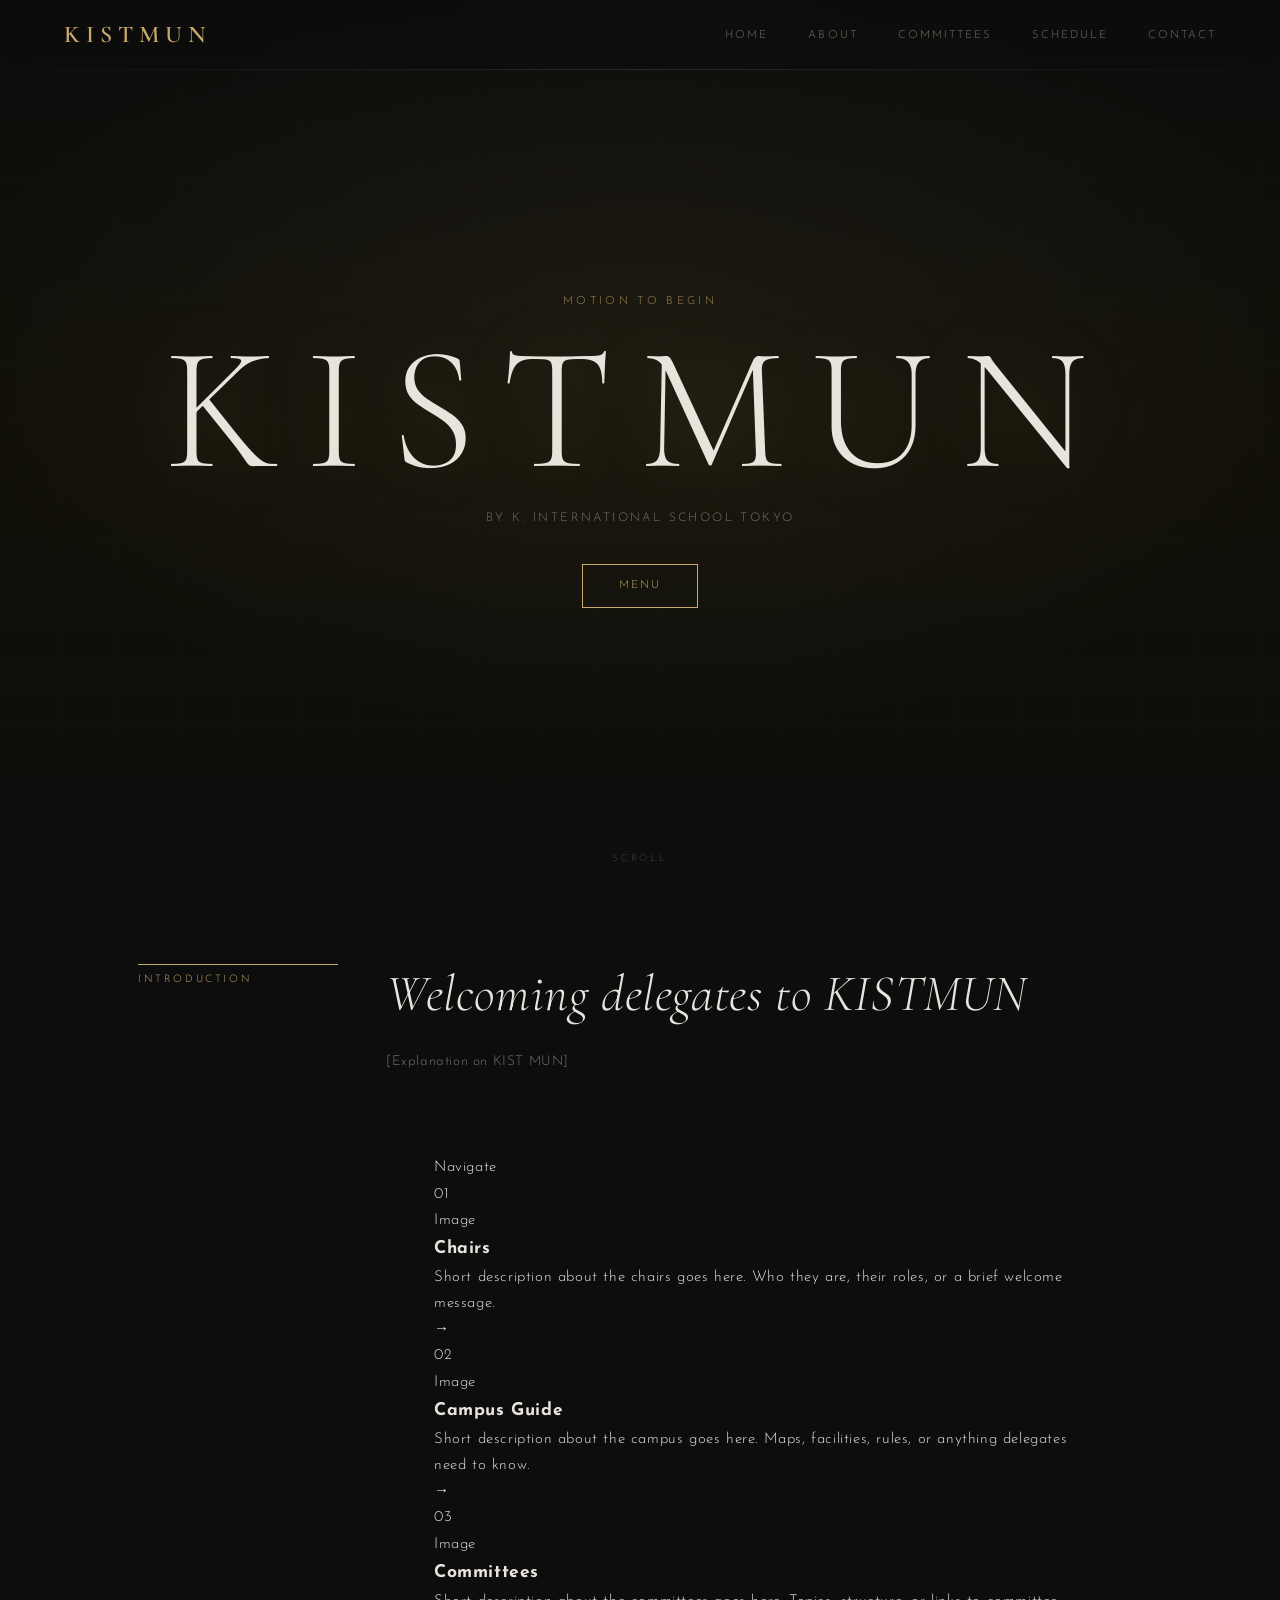
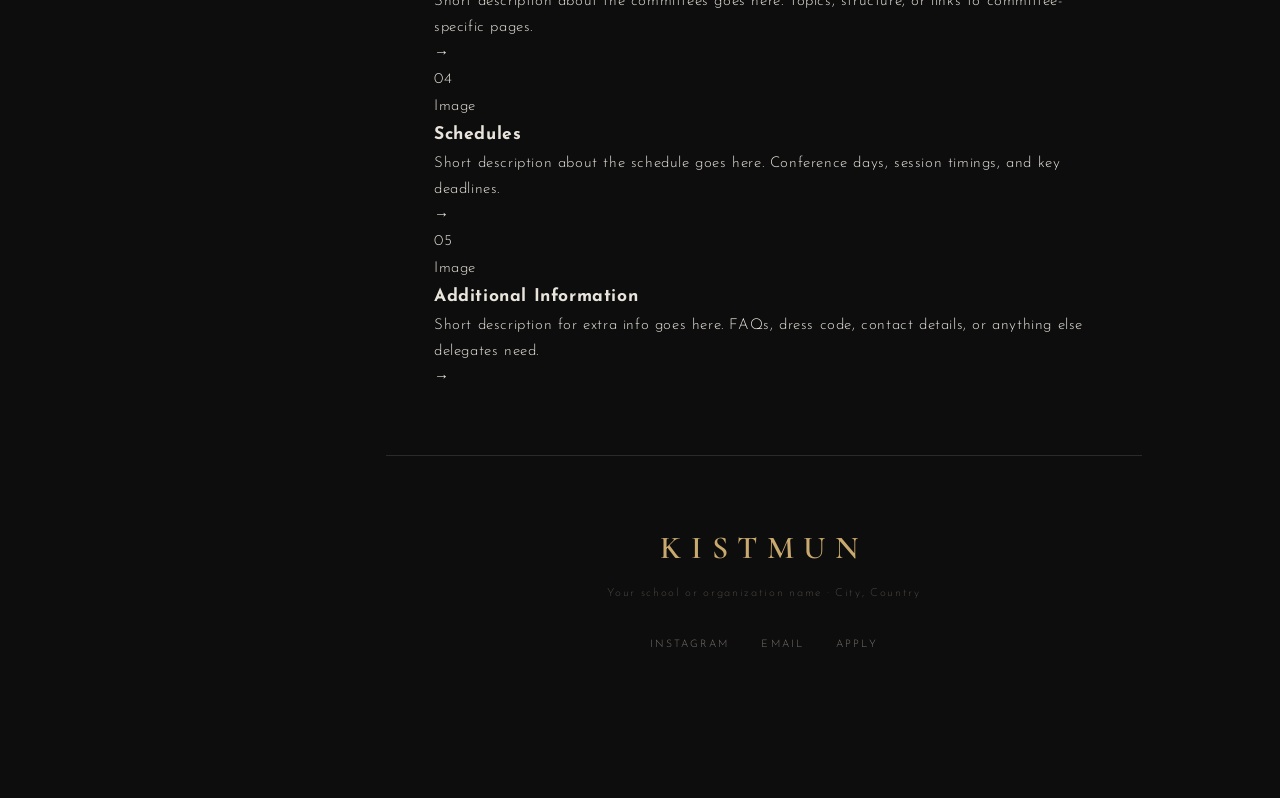
==== index.html @ d727b572 "update index" ====
<!DOCTYPE html>
<html lang="en">

<head>
    <meta charset="UTF-8" />
    <meta name="viewport" content="width=device-width, initial-scale=1.0" />
    <title>KISTMUN</title>
    <link rel="stylesheet" href="style.css" />
    <link
        href="https://fonts.googleapis.com/css2?family=Cormorant+Garamond:ital,wght@0,300;0,400;0,600;1,300;1,400&family=Josefin+Sans:wght@200;300;400&display=swap"
        rel="stylesheet" />
</head>

<body>

    <!-- ─── NAVBAR ─── -->
    <nav class="navbar">
        <div class="nav-logo">KISTMUN</div>
        <ul class="nav-links">
            <li><a href="#">Home</a></li>
            <li><a href="#">About</a></li>
            <li><a href="#">Committees</a></li>
            <li><a href="#">Schedule</a></li>
            <li><a href="#">Contact</a></li>
        </ul>
        <div class="nav-line"></div>
    </nav>

    <!-- ─── HERO ─── -->
    <header class="hero">
        <div class="hero-bg"></div>
        <div class="hero-content">
            <p class="hero-eyebrow">Motion to begin</p>
            <h1 class="hero-title">KISTMUN</h1>
            <p class="hero-subtitle">By K. International School Tokyo</p>
            <a href="#intro" class="hero-cta">Menu</a>
        </div>
        <div class="hero-scroll-hint">scroll</div>
    </header>

    <!-- ─── INTRO ─── -->
    <section class="intro" id="intro">
        <div class="intro-label">Introduction</div>
        <div class="intro-body">
            <h2 class="intro-heading">Welcoming delegates to KISTMUN</h2>
            <p class="intro-text">
                [Explanation on KIST MUN]
            </p>

            <!-- ─── MENU LISTING SECTION ─── -->
            <section class="menu-section">
                <div class="menu-label">Navigate</div>

                <div class="menu-list">

                    <a href="chairs.html" class="menu-item">
                        <div class="menu-item-left">
                            <span class="menu-index">01</span>
                            <div class="menu-img-placeholder">
                                <span>Image</span>
                            </div>
                        </div>
                        <div class="menu-item-center">
                            <h3 class="menu-item-title">Chairs</h3>
                            <p class="menu-item-desc">Short description about the chairs goes here. Who they are, their
                                roles, or a brief welcome message.</p>
                        </div>
                        <div class="menu-item-right">
                            <span class="menu-arrow">→</span>
                        </div>
                    </a>

                    <a href="campus.html" class="menu-item">
                        <div class="menu-item-left">
                            <span class="menu-index">02</span>
                            <div class="menu-img-placeholder">
                                <span>Image</span>
                            </div>
                        </div>
                        <div class="menu-item-center">
                            <h3 class="menu-item-title">Campus Guide</h3>
                            <p class="menu-item-desc">Short description about the campus goes here. Maps, facilities,
                                rules, or anything delegates need to know.</p>
                        </div>
                        <div class="menu-item-right">
                            <span class="menu-arrow">→</span>
                        </div>
                    </a>

                    <a href="committees.html" class="menu-item">
                        <div class="menu-item-left">
                            <span class="menu-index">03</span>
                            <div class="menu-img-placeholder">
                                <span>Image</span>
                            </div>
                        </div>
                        <div class="menu-item-center">
                            <h3 class="menu-item-title">Committees</h3>
                            <p class="menu-item-desc">Short description about the committees goes here. Topics,
                                structure, or links to committee-specific pages.</p>
                        </div>
                        <div class="menu-item-right">
                            <span class="menu-arrow">→</span>
                        </div>
                    </a>

                    <a href="schedule.html" class="menu-item">
                        <div class="menu-item-left">
                            <span class="menu-index">04</span>
                            <div class="menu-img-placeholder">
                                <span>Image</span>
                            </div>
                        </div>
                        <div class="menu-item-center">
                            <h3 class="menu-item-title">Schedules</h3>
                            <p class="menu-item-desc">Short description about the schedule goes here. Conference days,
                                session timings, and key deadlines.</p>
                        </div>
                        <div class="menu-item-right">
                            <span class="menu-arrow">→</span>
                        </div>
                    </a>

                    <a href="info.html" class="menu-item">
                        <div class="menu-item-left">
                            <span class="menu-index">05</span>
                            <div class="menu-img-placeholder">
                                <span>Image</span>
                            </div>
                        </div>
                        <div class="menu-item-center">
                            <h3 class="menu-item-title">Additional Information</h3>
                            <p class="menu-item-desc">Short description for extra info goes here. FAQs, dress code,
                                contact details, or anything else delegates need.</p>
                        </div>
                        <div class="menu-item-right">
                            <span class="menu-arrow">→</span>
                        </div>
                    </a>

                </div>
            </section>

            <!-- ─── FOOTER ─── -->
            <footer class="footer">
                <div class="footer-logo">KISTMUN</div>
                <p class="footer-sub">Your school or organization name · City, Country</p>
                <div class="footer-links">
                    <a href="#">Instagram</a>
                    <a href="#">Email</a>
                    <a href="#">Apply</a>
                </div>
            </footer>

</body>

</html>
---- style.css ----
/* ─────────────────────────────────────────
   KISTMUN — style.css
   Aesthetic: Editorial · Dark · Refined
───────────────────────────────────────── */

/* ── Variables ── */
:root {
  --bg:         #0d0d0d;
  --bg-alt:     #111111;
  --surface:    #161616;
  --border:     #2a2a2a;
  --gold:       #c9a96e;
  --gold-light: #e8d5b0;
  --text:       #e8e4dc;
  --text-muted: #7a7570;
  --text-dim:   #4a4540;

  --font-display: 'Cormorant Garamond', Georgia, serif;
  --font-body:    'Josefin Sans', sans-serif;

  --nav-h: 70px;
  --max-w: 1100px;
  --gap:   clamp(2rem, 5vw, 5rem);
}

/* ── Reset ── */
*, *::before, *::after { box-sizing: border-box; margin: 0; padding: 0; }
html { scroll-behavior: smooth; }
body {
  background: var(--bg);
  color: var(--text);
  font-family: var(--font-body);
  font-weight: 300;
  font-size: 15px;
  letter-spacing: 0.04em;
  line-height: 1.75;
  overflow-x: hidden;
}
a { color: inherit; text-decoration: none; }
img { display: block; width: 100%; }

/* ── Navbar ── */
.navbar {
  position: fixed;
  top: 0; left: 0; right: 0;
  z-index: 100;
  height: var(--nav-h);
  display: flex;
  align-items: center;
  justify-content: space-between;
  padding: 0 clamp(1.5rem, 5vw, 4rem);
  background: rgba(13,13,13,0.85);
  backdrop-filter: blur(12px);
  -webkit-backdrop-filter: blur(12px);
}

.nav-logo {
  font-family: var(--font-display);
  font-size: 1.5rem;
  font-weight: 600;
  letter-spacing: 0.25em;
  color: var(--gold);
}

.nav-links {
  display: flex;
  list-style: none;
  gap: 2.5rem;
}

.nav-links a {
  font-size: 0.7rem;
  letter-spacing: 0.18em;
  text-transform: uppercase;
  color: var(--text-muted);
  transition: color 0.3s;
  position: relative;
}

.nav-links a::after {
  content: '';
  position: absolute;
  bottom: -4px; left: 0;
  width: 0; height: 1px;
  background: var(--gold);
  transition: width 0.3s;
}

.nav-links a:hover { color: var(--gold-light); }
.nav-links a:hover::after { width: 100%; }

.nav-line {
  position: absolute;
  bottom: 0; left: 0; right: 0;
  height: 1px;
  background: linear-gradient(90deg, transparent, var(--border), transparent);
}

/* ── Hero ── */
.hero {
  position: relative;
  height: 100svh;
  min-height: 600px;
  display: flex;
  align-items: center;
  justify-content: center;
  text-align: center;
  overflow: hidden;
}

.hero-bg {
  position: absolute;
  inset: 0;
  background:
    radial-gradient(ellipse 80% 60% at 50% 40%, rgba(201,169,110,0.07) 0%, transparent 70%),
    linear-gradient(180deg, #0d0d0d 0%, #111008 50%, #0d0d0d 100%);
}

.hero-bg::before {
  content: '';
  position: absolute;
  inset: 0;
  background-image:
    repeating-linear-gradient(0deg, transparent, transparent 59px, var(--border) 60px),
    repeating-linear-gradient(90deg, transparent, transparent 59px, var(--border) 60px);
  opacity: 0.15;
}

.hero-content {
  position: relative;
  z-index: 1;
  display: flex;
  flex-direction: column;
  align-items: center;
  gap: 1.2rem;
  animation: fadeUp 1.2s ease both;
}

@keyframes fadeUp {
  from { opacity: 0; transform: translateY(30px); }
  to   { opacity: 1; transform: translateY(0); }
}

.hero-eyebrow {
  font-size: 0.7rem;
  letter-spacing: 0.3em;
  text-transform: uppercase;
  color: var(--gold);
  opacity: 0.8;
}

.hero-title {
  font-family: var(--font-display);
  font-size: clamp(5rem, 14vw, 11rem);
  font-weight: 300;
  line-height: 0.9;
  letter-spacing: 0.15em;
  color: var(--text);
  text-shadow: 0 0 80px rgba(201,169,110,0.2);
}

.hero-subtitle {
  font-size: 0.75rem;
  letter-spacing: 0.2em;
  text-transform: uppercase;
  color: var(--text-muted);
  max-width: 400px;
}

.hero-cta {
  margin-top: 1rem;
  display: inline-block;
  padding: 0.7rem 2.2rem;
  border: 1px solid var(--gold);
  color: var(--gold);
  font-size: 0.7rem;
  letter-spacing: 0.2em;
  text-transform: uppercase;
  transition: background 0.3s, color 0.3s;
}

.hero-cta:hover {
  background: var(--gold);
  color: var(--bg);
}

.hero-scroll-hint {
  position: absolute;
  bottom: 2rem;
  left: 50%;
  transform: translateX(-50%);
  font-size: 0.6rem;
  letter-spacing: 0.3em;
  text-transform: uppercase;
  color: var(--text-dim);
  animation: pulse 2s ease infinite;
}

@keyframes pulse {
  0%, 100% { opacity: 0.4; }
  50%       { opacity: 1; }
}

/* ── Shared Section Styles ── */
section {
  max-width: var(--max-w);
  margin: 0 auto;
  padding: var(--gap) clamp(1.5rem, 5vw, 3rem);
}

/* ── Divider ── */
.divider {
  display: flex;
  align-items: center;
  justify-content: center;
  gap: 1rem;
  padding: 2rem 0;
  color: var(--gold);
  font-size: 0.5rem;
  opacity: 0.4;
}

/* ── Intro ── */
.intro {
  display: grid;
  grid-template-columns: 200px 1fr;
  gap: 3rem;
  align-items: start;
}

.intro-label {
  font-size: 0.65rem;
  letter-spacing: 0.25em;
  text-transform: uppercase;
  color: var(--gold);
  padding-top: 0.4rem;
  border-top: 1px solid var(--gold);
}

.intro-heading {
  font-family: var(--font-display);
  font-size: clamp(2rem, 4vw, 3.2rem);
  font-weight: 300;
  line-height: 1.2;
  color: var(--text);
  margin-bottom: 1.5rem;
  font-style: italic;
}

.intro-text {
  color: var(--text-muted);
  font-size: 0.85rem;
  line-height: 1.9;
  margin-bottom: 1rem;
  max-width: 600px;
}

/* ── Picture Section ── */
.picture-section {
  display: grid;
  grid-template-columns: 200px 1fr;
  gap: 2rem;
  align-items: start;
}

.picture-label {
  font-size: 0.65rem;
  letter-spacing: 0.25em;
  text-transform: uppercase;
  color: var(--gold);
  padding-top: 0.4rem;
  border-top: 1px solid var(--gold);
}

.picture-grid {
  display: grid;
  grid-template-columns: 2fr 1fr;
  gap: 1rem;
}

.pic-side {
  display: flex;
  flex-direction: column;
  gap: 1rem;
}

.pic-placeholder {
  background: var(--surface);
  border: 1px dashed var(--border);
  display: flex;
  align-items: center;
  justify-content: center;
  color: var(--text-dim);
  font-size: 0.65rem;
  letter-spacing: 0.15em;
  text-transform: uppercase;
  transition: border-color 0.3s;
}

.pic-placeholder:hover { border-color: var(--gold); }
.pic-placeholder.large { aspect-ratio: 4/3; }
.pic-placeholder.small { aspect-ratio: 1/1; }

.picture-caption {
  grid-column: 2;
  font-size: 0.7rem;
  color: var(--text-dim);
  font-style: italic;
  letter-spacing: 0.05em;
  margin-top: 0.5rem;
}

/* ── Cards ── */
.cards-section {
  display: grid;
  grid-template-columns: 200px 1fr;
  gap: 3rem;
  align-items: start;
}

.cards-label {
  font-size: 0.65rem;
  letter-spacing: 0.25em;
  text-transform: uppercase;
  color: var(--gold);
  padding-top: 0.4rem;
  border-top: 1px solid var(--gold);
}

.cards-grid {
  display: grid;
  grid-template-columns: repeat(3, 1fr);
  gap: 1.5rem;
}

.card {
  border: 1px solid var(--border);
  padding: 2rem 1.5rem;
  background: var(--surface);
  transition: border-color 0.3s, transform 0.3s;
}

.card:hover {
  border-color: var(--gold);
  transform: translateY(-4px);
}

.card-number {
  font-family: var(--font-display);
  font-size: 2.5rem;
  color: var(--gold);
  opacity: 0.3;
  line-height: 1;
  margin-bottom: 1rem;
}

.card-title {
  font-family: var(--font-display);
  font-size: 1.2rem;
  font-weight: 400;
  color: var(--text);
  margin-bottom: 0.75rem;
}

.card-text {
  font-size: 0.78rem;
  color: var(--text-muted);
  line-height: 1.8;
}

/* ── Quote ── */
.quote-section {
  text-align: center;
  padding: calc(var(--gap) * 1.5) clamp(1.5rem, 10vw, 8rem);
  border-top: 1px solid var(--border);
  border-bottom: 1px solid var(--border);
  background: var(--bg-alt);
  max-width: 100%;
}

.quote-section blockquote {
  font-family: var(--font-display);
  font-size: clamp(1.5rem, 3vw, 2.5rem);
  font-weight: 300;
  font-style: italic;
  color: var(--gold-light);
  line-height: 1.4;
  margin-bottom: 1.5rem;
}

.quote-section cite {
  font-size: 0.7rem;
  letter-spacing: 0.2em;
  text-transform: uppercase;
  color: var(--text-dim);
}

/* ── Footer ── */
.footer {
  text-align: center;
  padding: 4rem clamp(1.5rem, 5vw, 3rem) 3rem;
  border-top: 1px solid var(--border);
}

.footer-logo {
  font-family: var(--font-display);
  font-size: 2rem;
  font-weight: 600;
  letter-spacing: 0.3em;
  color: var(--gold);
  margin-bottom: 0.5rem;
}

.footer-sub {
  font-size: 0.7rem;
  letter-spacing: 0.15em;
  color: var(--text-dim);
  margin-bottom: 2rem;
}

.footer-links {
  display: flex;
  justify-content: center;
  gap: 2rem;
  margin-bottom: 2rem;
}

.footer-links a {
  font-size: 0.65rem;
  letter-spacing: 0.2em;
  text-transform: uppercase;
  color: var(--text-muted);
  transition: color 0.3s;
}

.footer-links a:hover { color: var(--gold); }

.footer-copy {
  font-size: 0.65rem;
  color: var(--text-dim);
  letter-spacing: 0.1em;
}

/* ── Responsive ── */
@media (max-width: 768px) {
  .intro,
  .picture-section,
  .cards-section {
    grid-template-columns: 1fr;
  }

  .picture-grid {
    grid-template-columns: 1fr;
  }

  .pic-side { flex-direction: row; }

  .picture-caption { grid-column: 1; }

  .cards-grid { grid-template-columns: 1fr; }

  .nav-links {
    display: none; /* add hamburger menu if needed */
  }
}
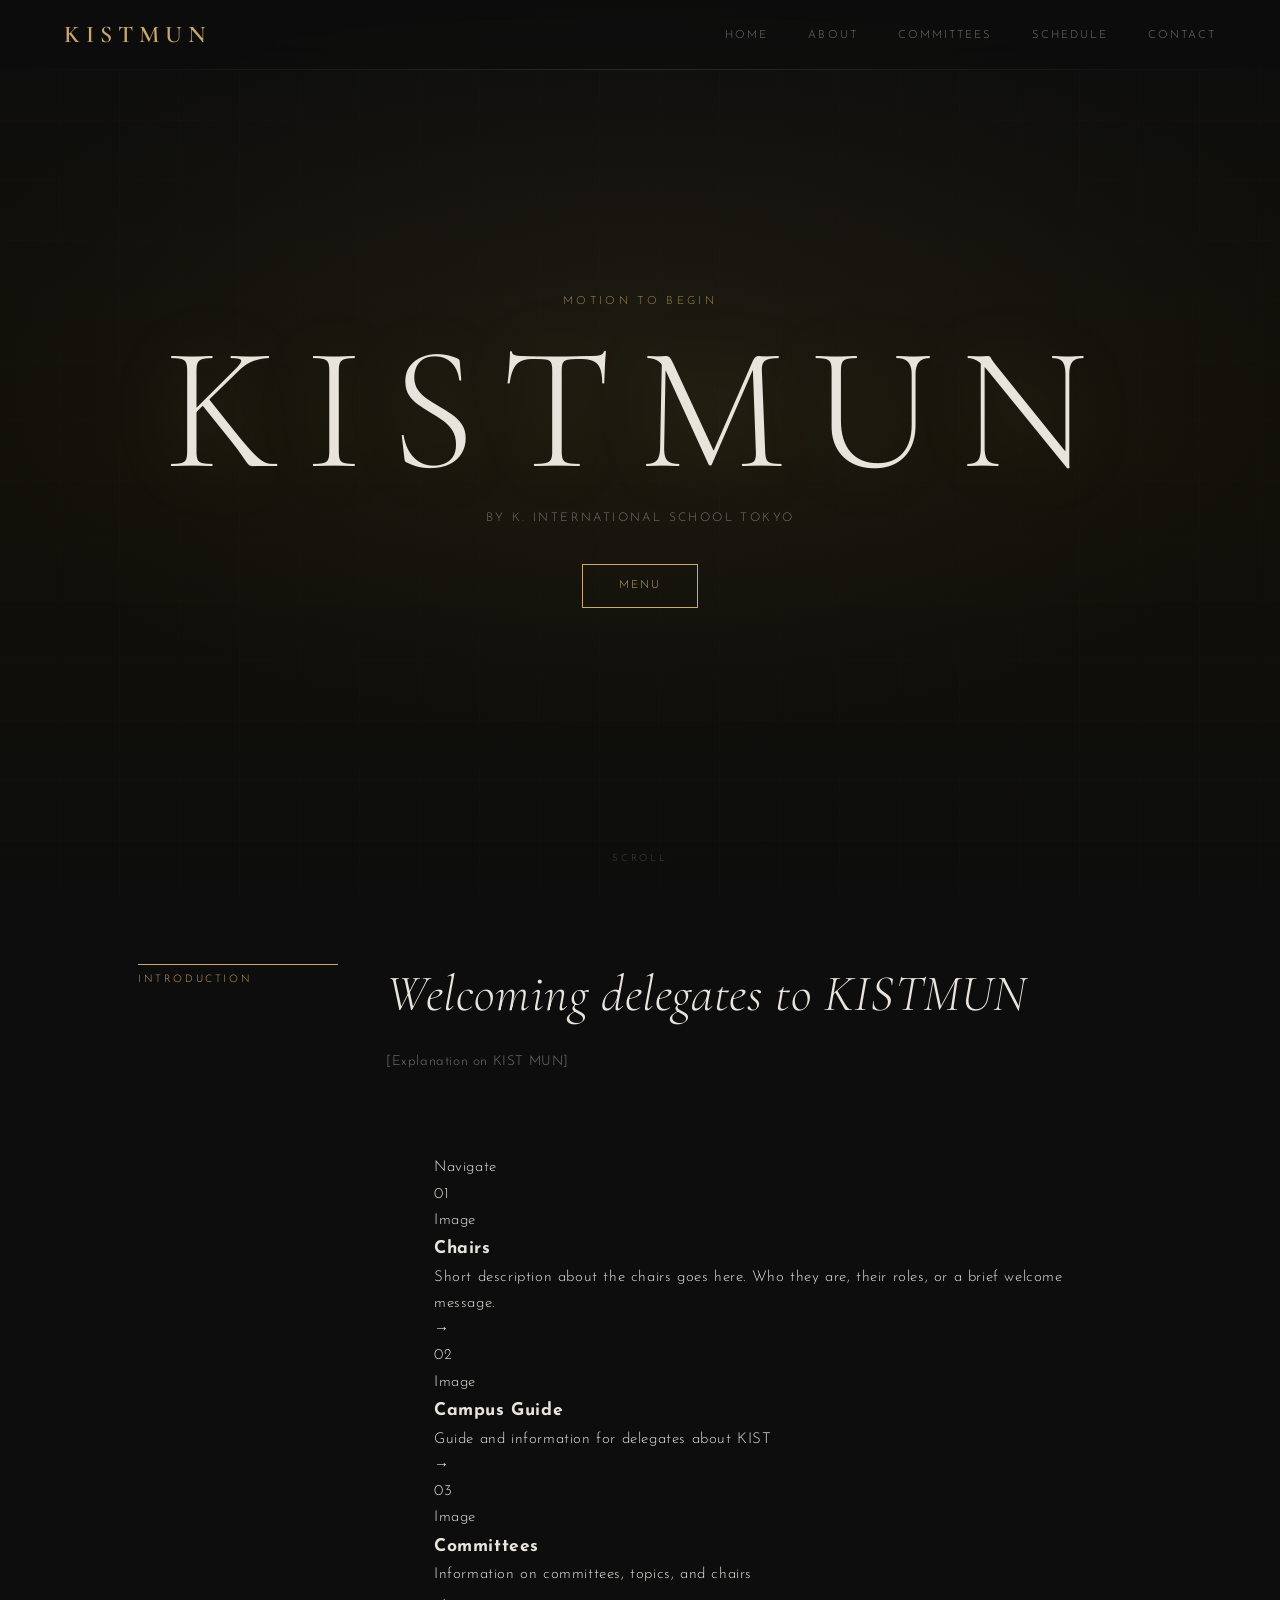
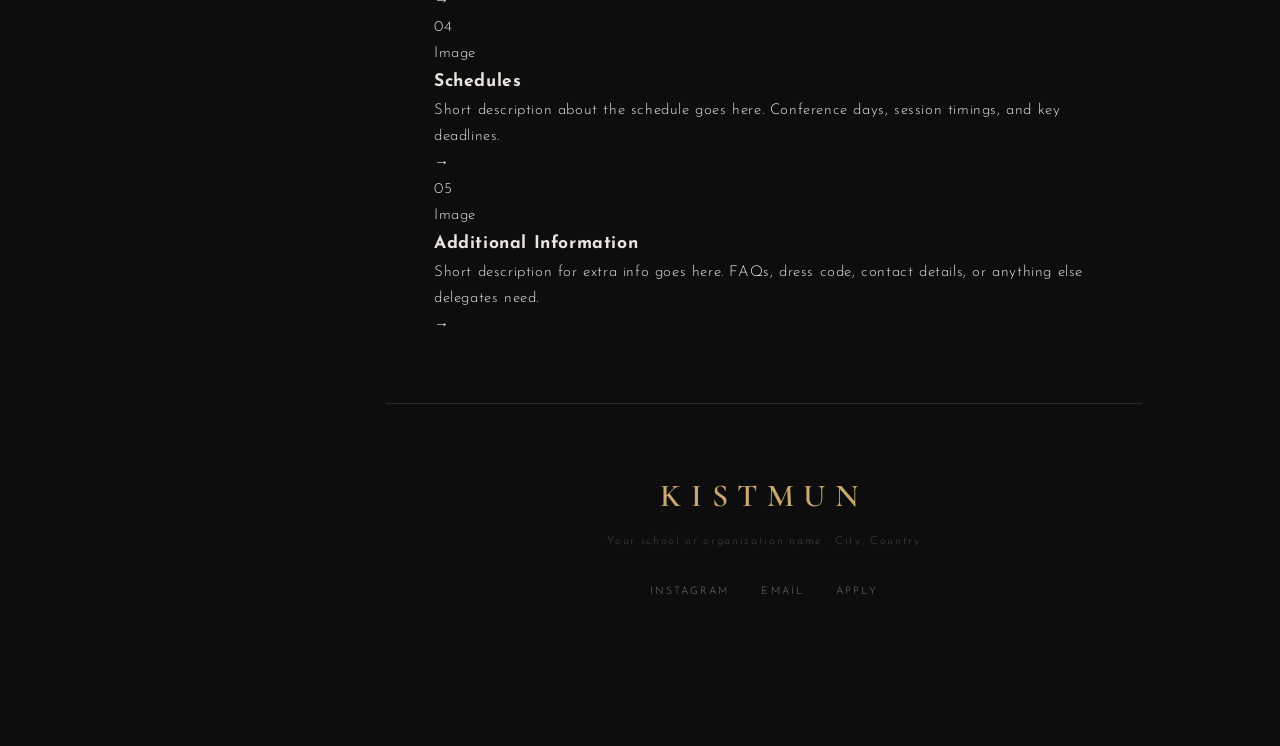
==== commit a1857706: "update" ====
--- a/index.html
+++ b/index.html
@@ -79,8 +79,7 @@
                         </div>
                         <div class="menu-item-center">
                             <h3 class="menu-item-title">Campus Guide</h3>
-                            <p class="menu-item-desc">Short description about the campus goes here. Maps, facilities,
-                                rules, or anything delegates need to know.</p>
+                            <p class="menu-item-desc">Guide and information for delegates about KIST</p>
                         </div>
                         <div class="menu-item-right">
                             <span class="menu-arrow">→</span>
@@ -96,8 +95,7 @@
                         </div>
                         <div class="menu-item-center">
                             <h3 class="menu-item-title">Committees</h3>
-                            <p class="menu-item-desc">Short description about the committees goes here. Topics,
-                                structure, or links to committee-specific pages.</p>
+                            <p class="menu-item-desc">Information on committees, topics, and chairs</p>
                         </div>
                         <div class="menu-item-right">
                             <span class="menu-arrow">→</span>
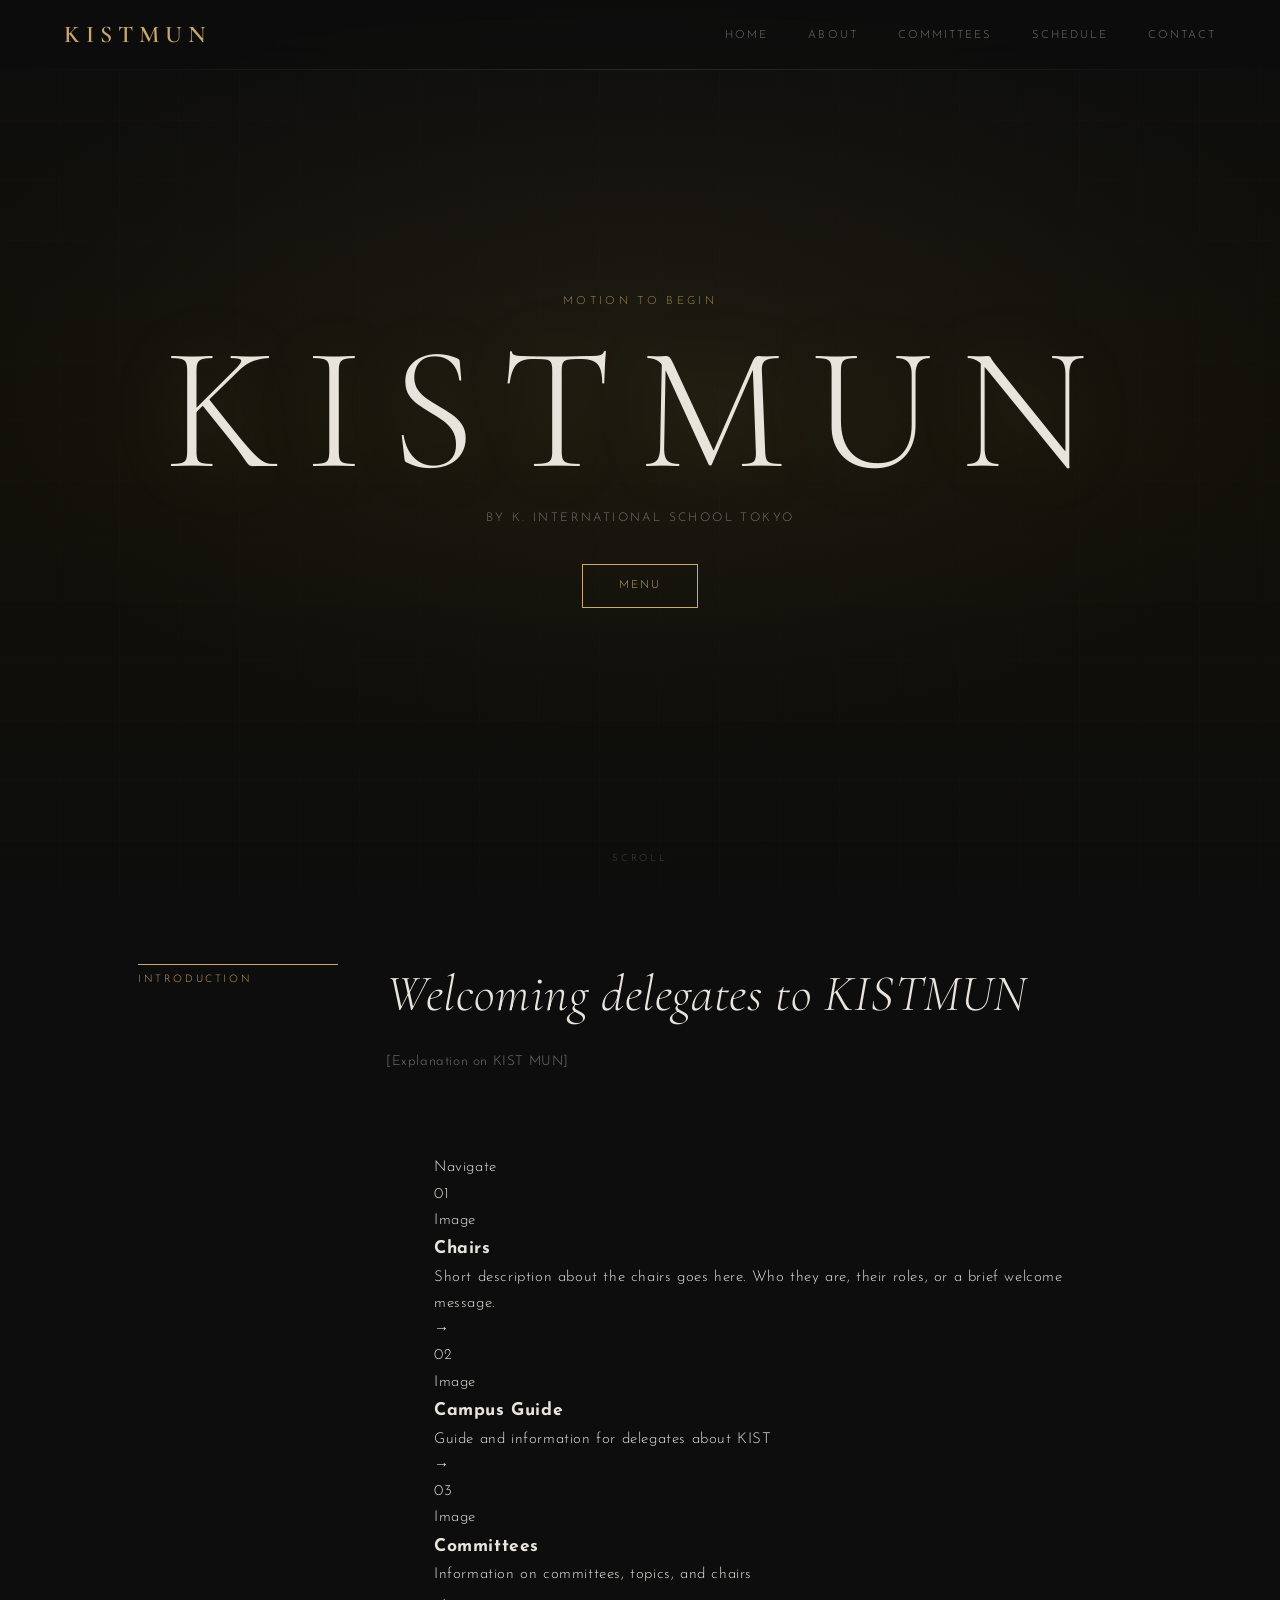
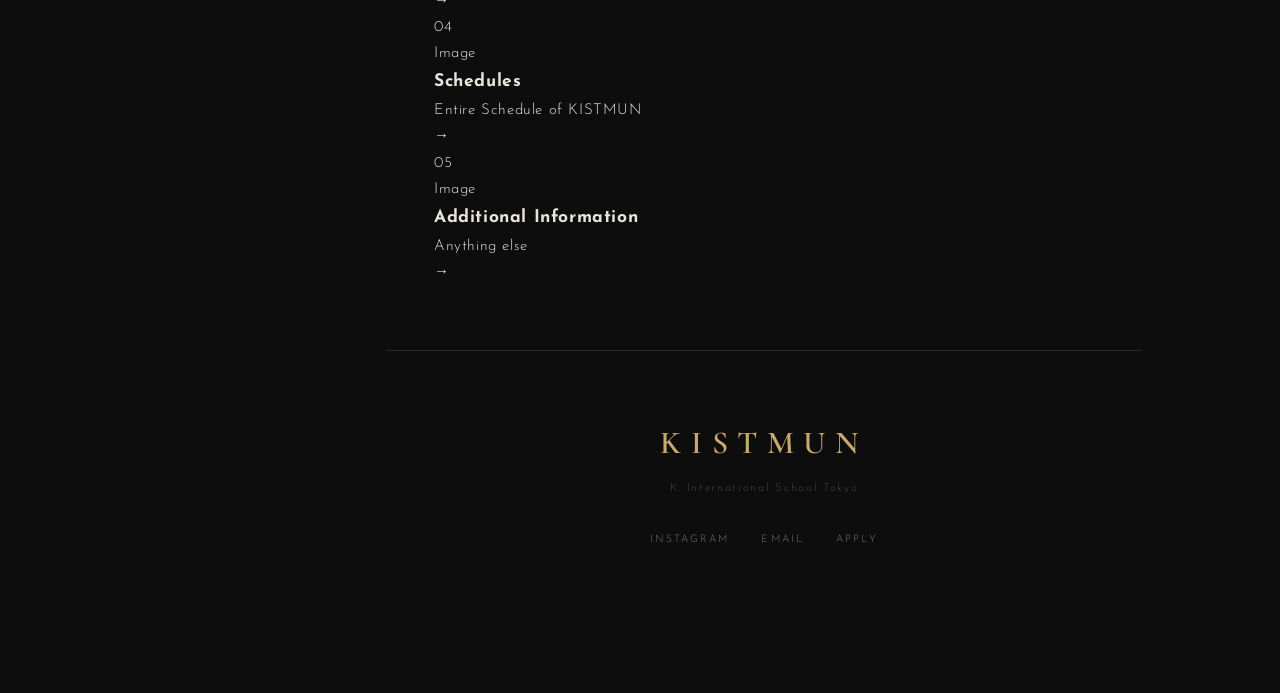
==== commit 4938de81: "updated" ====
--- a/index.html
+++ b/index.html
@@ -111,8 +111,7 @@
                         </div>
                         <div class="menu-item-center">
                             <h3 class="menu-item-title">Schedules</h3>
-                            <p class="menu-item-desc">Short description about the schedule goes here. Conference days,
-                                session timings, and key deadlines.</p>
+                            <p class="menu-item-desc">Entire Schedule of KISTMUN</p>
                         </div>
                         <div class="menu-item-right">
                             <span class="menu-arrow">→</span>
@@ -128,8 +127,7 @@
                         </div>
                         <div class="menu-item-center">
                             <h3 class="menu-item-title">Additional Information</h3>
-                            <p class="menu-item-desc">Short description for extra info goes here. FAQs, dress code,
-                                contact details, or anything else delegates need.</p>
+                            <p class="menu-item-desc">Anything else</p>
                         </div>
                         <div class="menu-item-right">
                             <span class="menu-arrow">→</span>
@@ -142,7 +140,7 @@
             <!-- ─── FOOTER ─── -->
             <footer class="footer">
                 <div class="footer-logo">KISTMUN</div>
-                <p class="footer-sub">Your school or organization name · City, Country</p>
+                <p class="footer-sub">K. International School Tokyo</p>
                 <div class="footer-links">
                     <a href="#">Instagram</a>
                     <a href="#">Email</a>
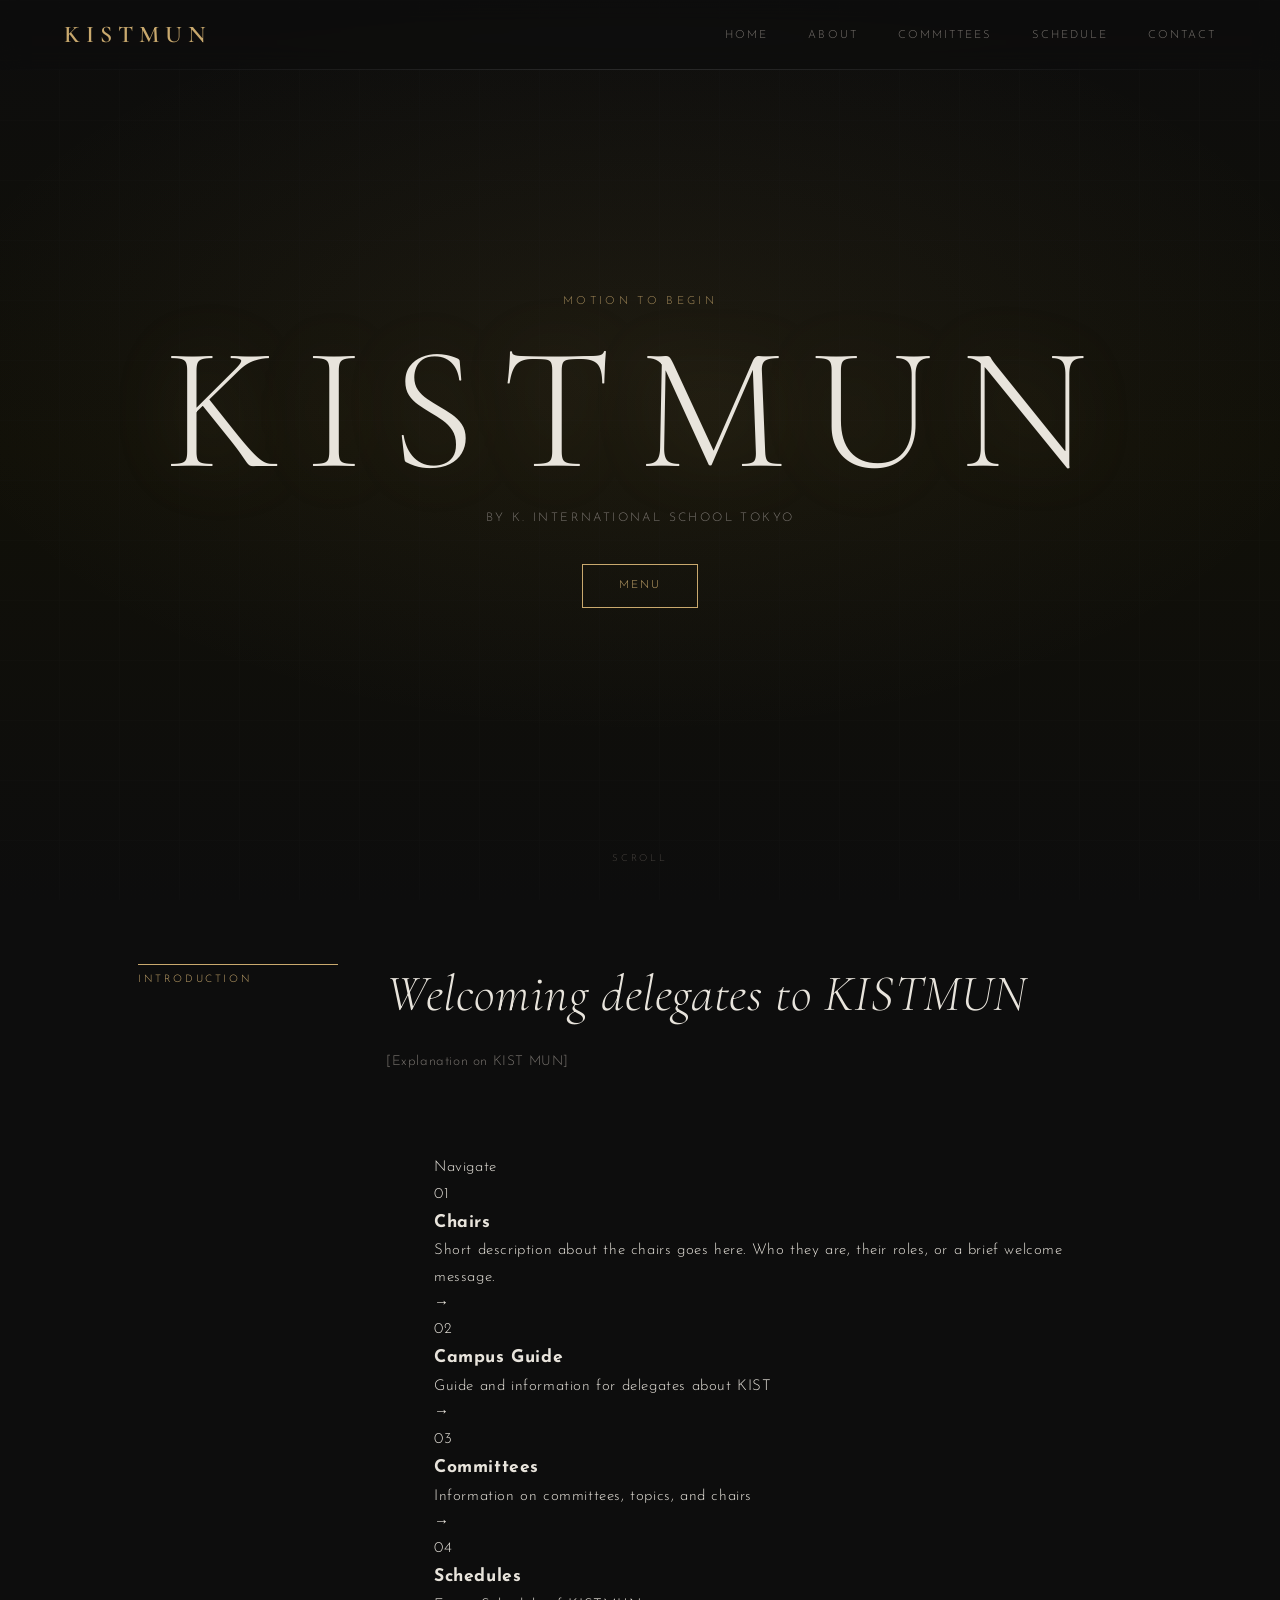
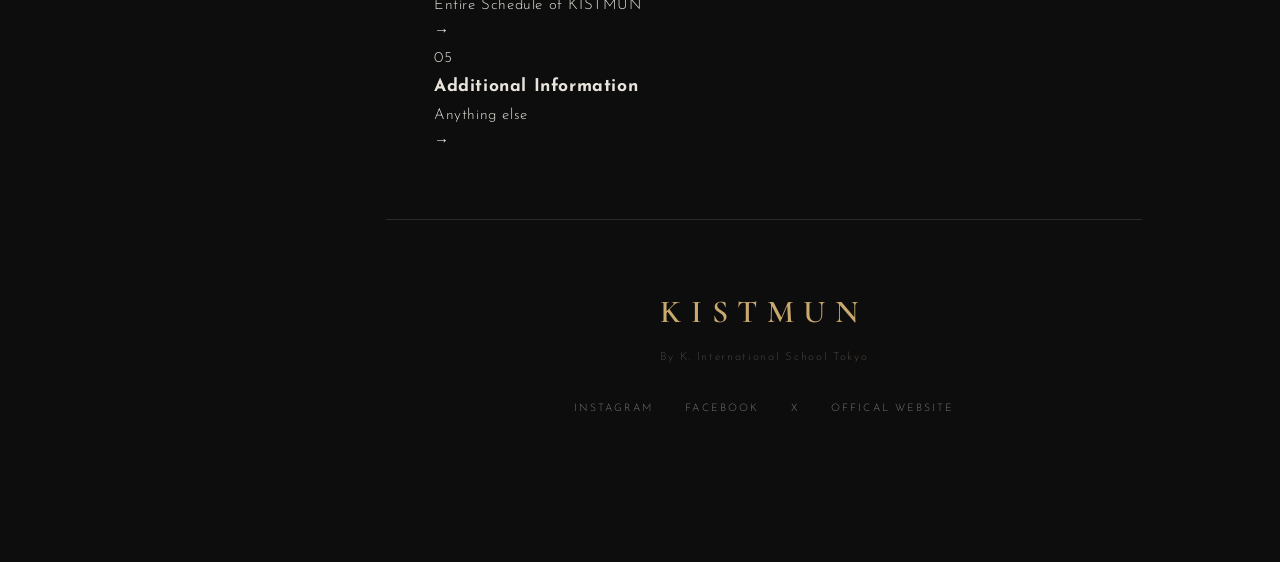
==== commit 9e5c3671: "update" ====
--- a/index.html
+++ b/index.html
@@ -57,7 +57,7 @@
                         <div class="menu-item-left">
                             <span class="menu-index">01</span>
                             <div class="menu-img-placeholder">
-                                <span>Image</span>
+                                <span><!--image--></span>
                             </div>
                         </div>
                         <div class="menu-item-center">
@@ -74,7 +74,7 @@
                         <div class="menu-item-left">
                             <span class="menu-index">02</span>
                             <div class="menu-img-placeholder">
-                                <span>Image</span>
+                                <span><!--image--></span>
                             </div>
                         </div>
                         <div class="menu-item-center">
@@ -90,7 +90,7 @@
                         <div class="menu-item-left">
                             <span class="menu-index">03</span>
                             <div class="menu-img-placeholder">
-                                <span>Image</span>
+                                <span><!--image--></span>
                             </div>
                         </div>
                         <div class="menu-item-center">
@@ -106,7 +106,7 @@
                         <div class="menu-item-left">
                             <span class="menu-index">04</span>
                             <div class="menu-img-placeholder">
-                                <span>Image</span>
+                                <span><!--image--></span>
                             </div>
                         </div>
                         <div class="menu-item-center">
@@ -122,7 +122,7 @@
                         <div class="menu-item-left">
                             <span class="menu-index">05</span>
                             <div class="menu-img-placeholder">
-                                <span>Image</span>
+                                <span><!--image--></span>
                             </div>
                         </div>
                         <div class="menu-item-center">
@@ -140,11 +140,12 @@
             <!-- ─── FOOTER ─── -->
             <footer class="footer">
                 <div class="footer-logo">KISTMUN</div>
-                <p class="footer-sub">K. International School Tokyo</p>
+                <p class="footer-sub">By K. International School Tokyo</p>
                 <div class="footer-links">
-                    <a href="#">Instagram</a>
-                    <a href="#">Email</a>
-                    <a href="#">Apply</a>
+                    <a href="https://www.instagram.com/k.international.school.tokyo/">Instagram</a>
+                    <a href="https://www.facebook.com/k.internationalschooltokyo/">Facebook</a>
+                    <a href="https://x.com/KIST1997">X</a>
+                    <a href="https://kist.ed.jp">Offical Website</a>
                 </div>
             </footer>
 
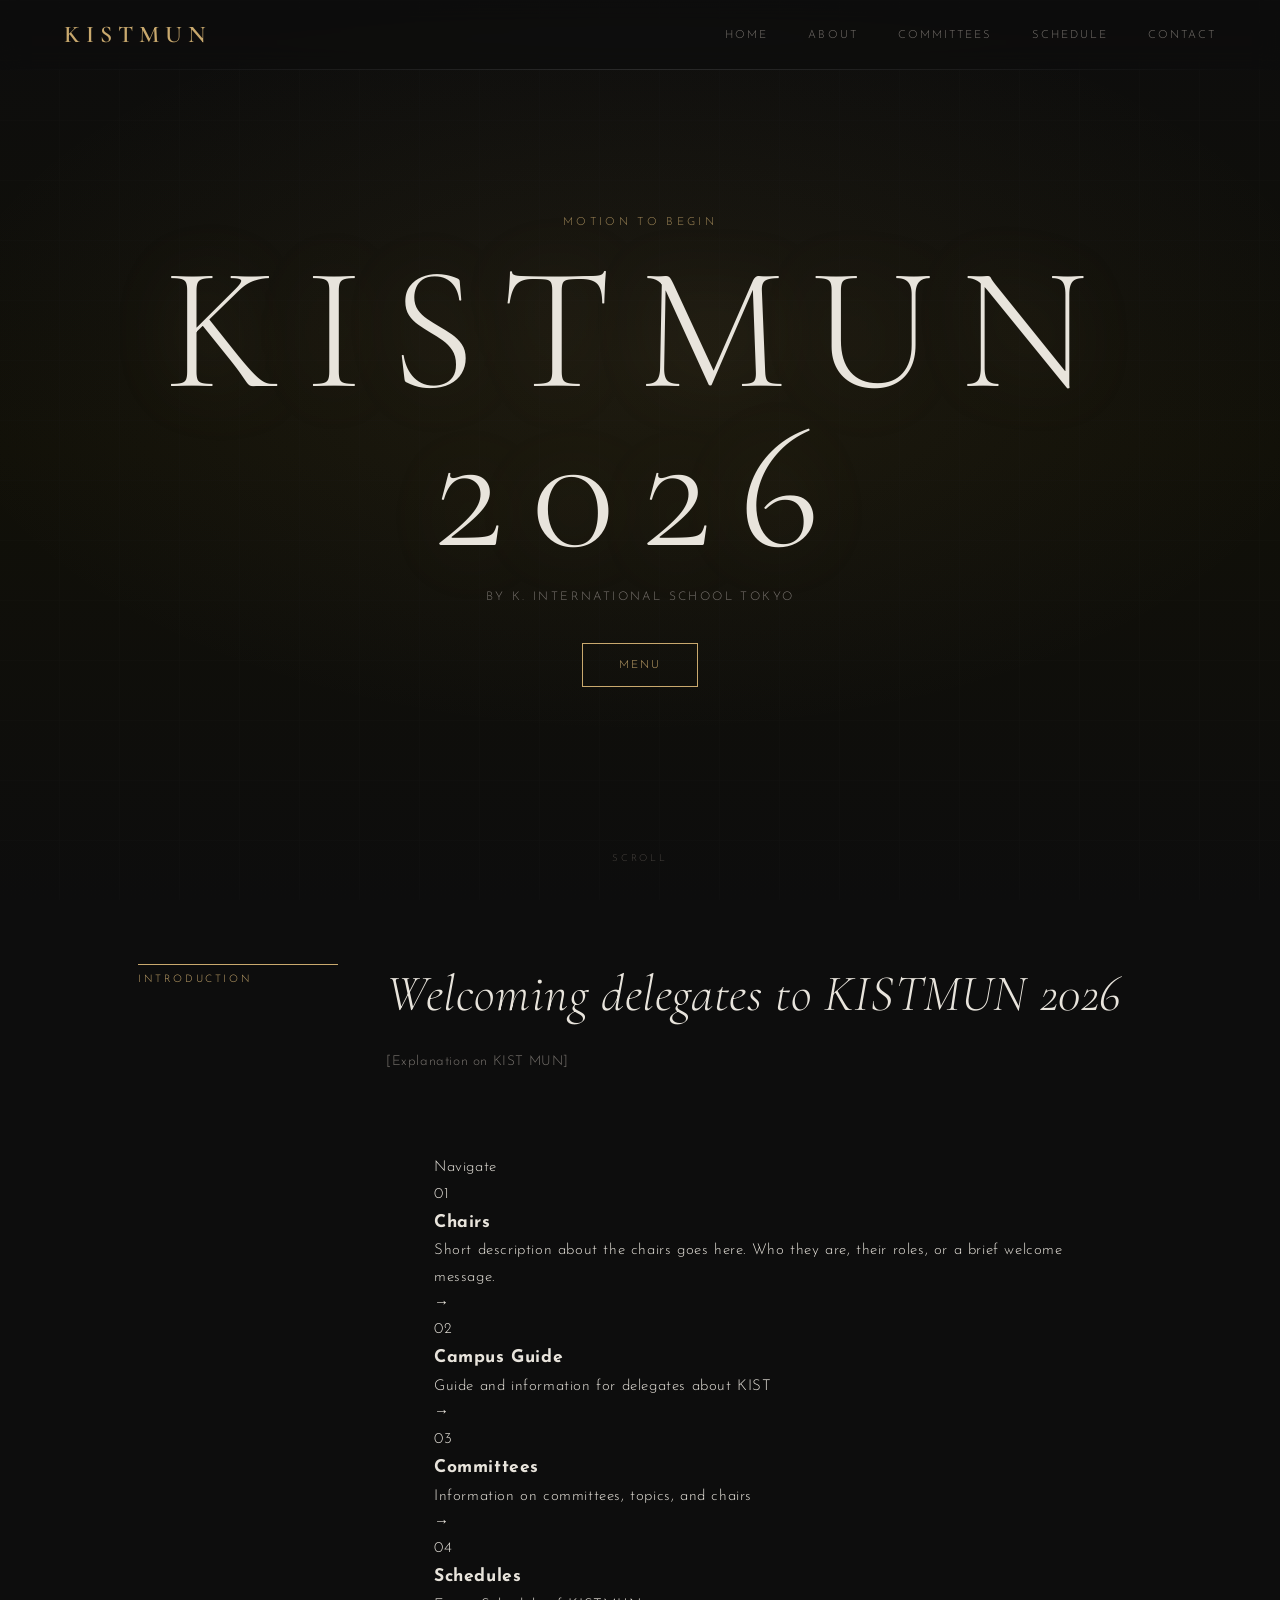
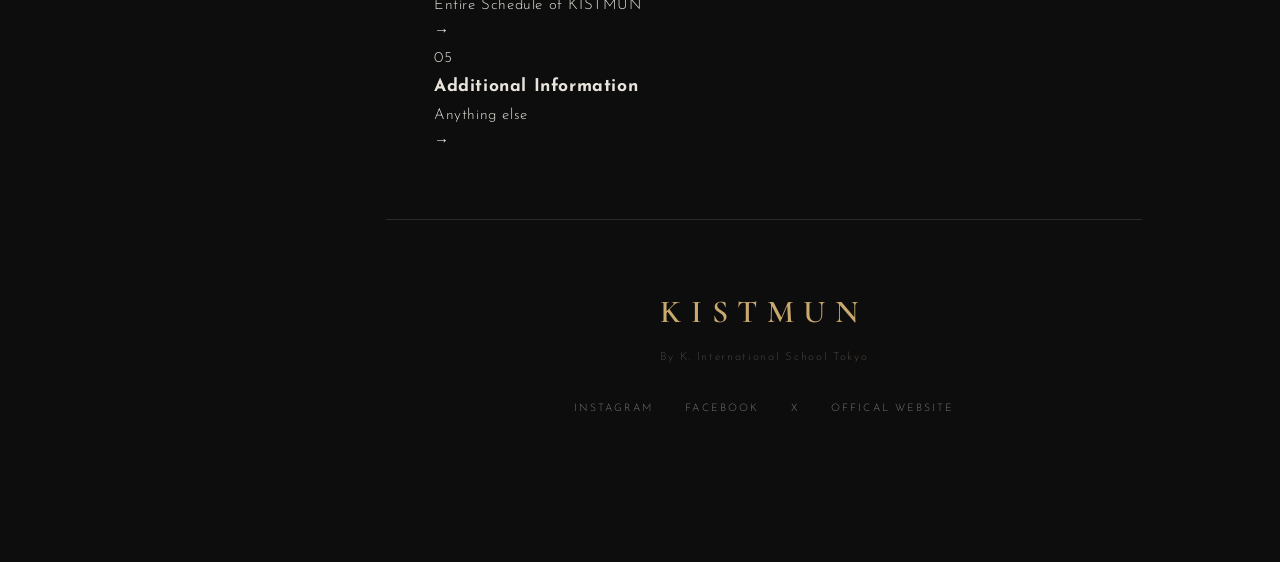
==== commit 86d8a43d: "updated" ====
--- a/index.html
+++ b/index.html
@@ -13,12 +13,12 @@
 
 <body>
 
-    <!-- ─── NAVBAR ─── -->
+    <!-- ─── PERMANENT BAR ─── -->
     <nav class="navbar">
         <div class="nav-logo">KISTMUN</div>
         <ul class="nav-links">
-            <li><a href="#">Home</a></li>
-            <li><a href="#">About</a></li>
+            <li><a href="https://kistmun.github.io/">Home</a></li>
+            <li><a href="https://kistmun.github.io/chairs">About</a></li>
             <li><a href="#">Committees</a></li>
             <li><a href="#">Schedule</a></li>
             <li><a href="#">Contact</a></li>
@@ -31,7 +31,7 @@
         <div class="hero-bg"></div>
         <div class="hero-content">
             <p class="hero-eyebrow">Motion to begin</p>
-            <h1 class="hero-title">KISTMUN</h1>
+            <h1 class="hero-title">KISTMUN 2026</h1>
             <p class="hero-subtitle">By K. International School Tokyo</p>
             <a href="#intro" class="hero-cta">Menu</a>
         </div>
@@ -42,7 +42,7 @@
     <section class="intro" id="intro">
         <div class="intro-label">Introduction</div>
         <div class="intro-body">
-            <h2 class="intro-heading">Welcoming delegates to KISTMUN</h2>
+            <h2 class="intro-heading">Welcoming delegates to KISTMUN 2026</h2>
             <p class="intro-text">
                 [Explanation on KIST MUN]
             </p>
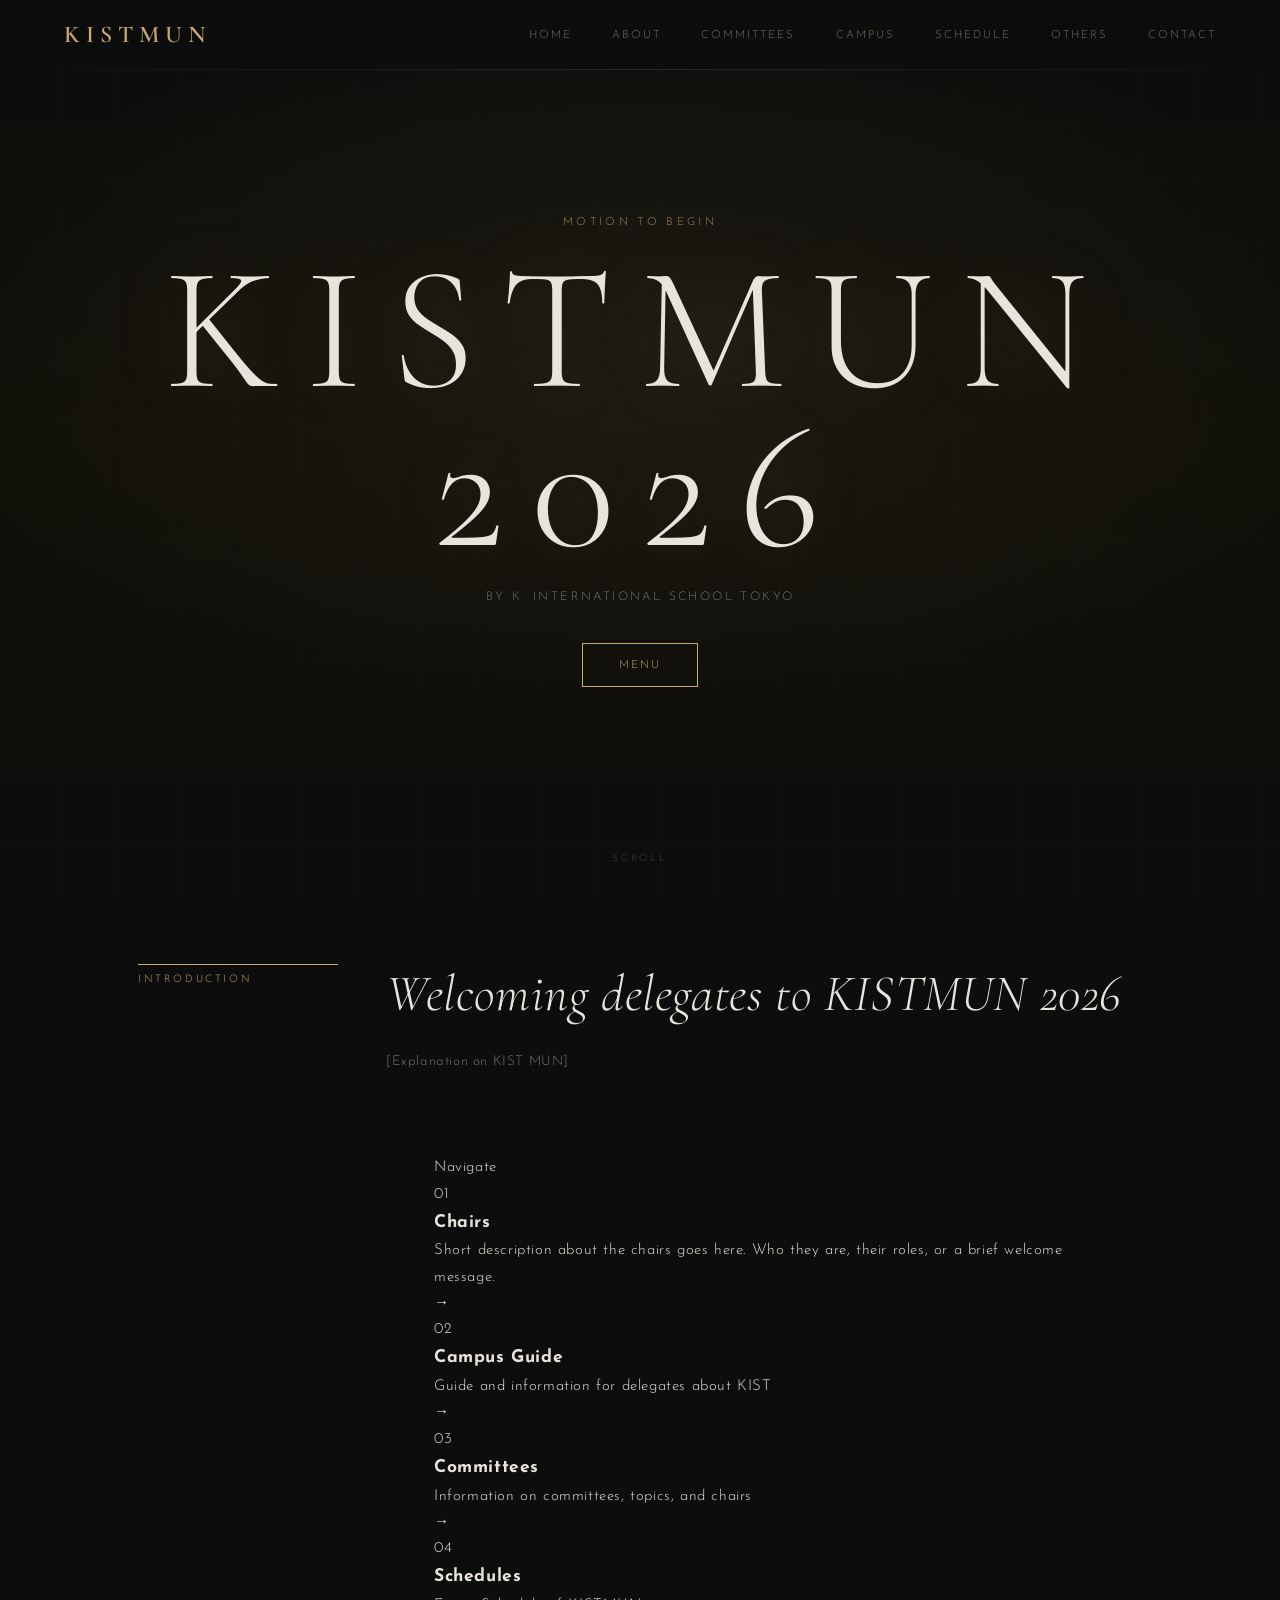
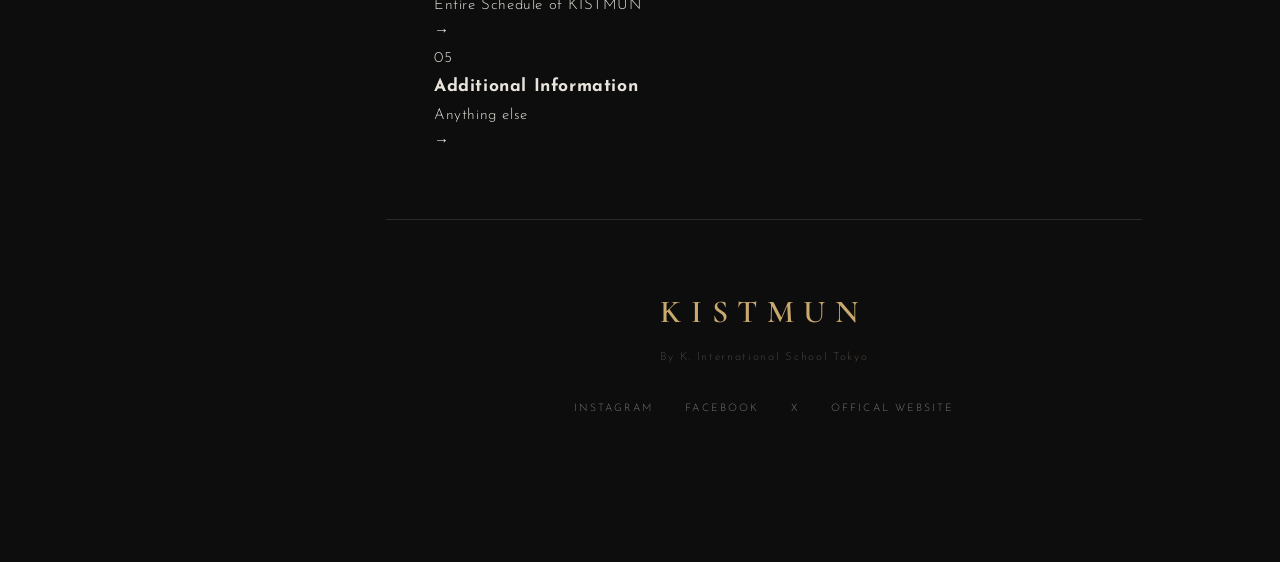
==== commit 4b2cf7e5: "updating" ====
--- a/index.html
+++ b/index.html
@@ -19,8 +19,10 @@
         <ul class="nav-links">
             <li><a href="https://kistmun.github.io/">Home</a></li>
             <li><a href="https://kistmun.github.io/chairs">About</a></li>
-            <li><a href="#">Committees</a></li>
-            <li><a href="#">Schedule</a></li>
+            <li><a href="https://kistmun.github.io/committees">Committees</a></li>
+            <li><a href="https://kistmun.github.io/campus">Campus</a></li>
+            <li><a href="https://kistmun.github.io/schedule">Schedule</a></li>
+            <li><a href="https://kistmun.github.io/Others">Others</a>
             <li><a href="#">Contact</a></li>
         </ul>
         <div class="nav-line"></div>
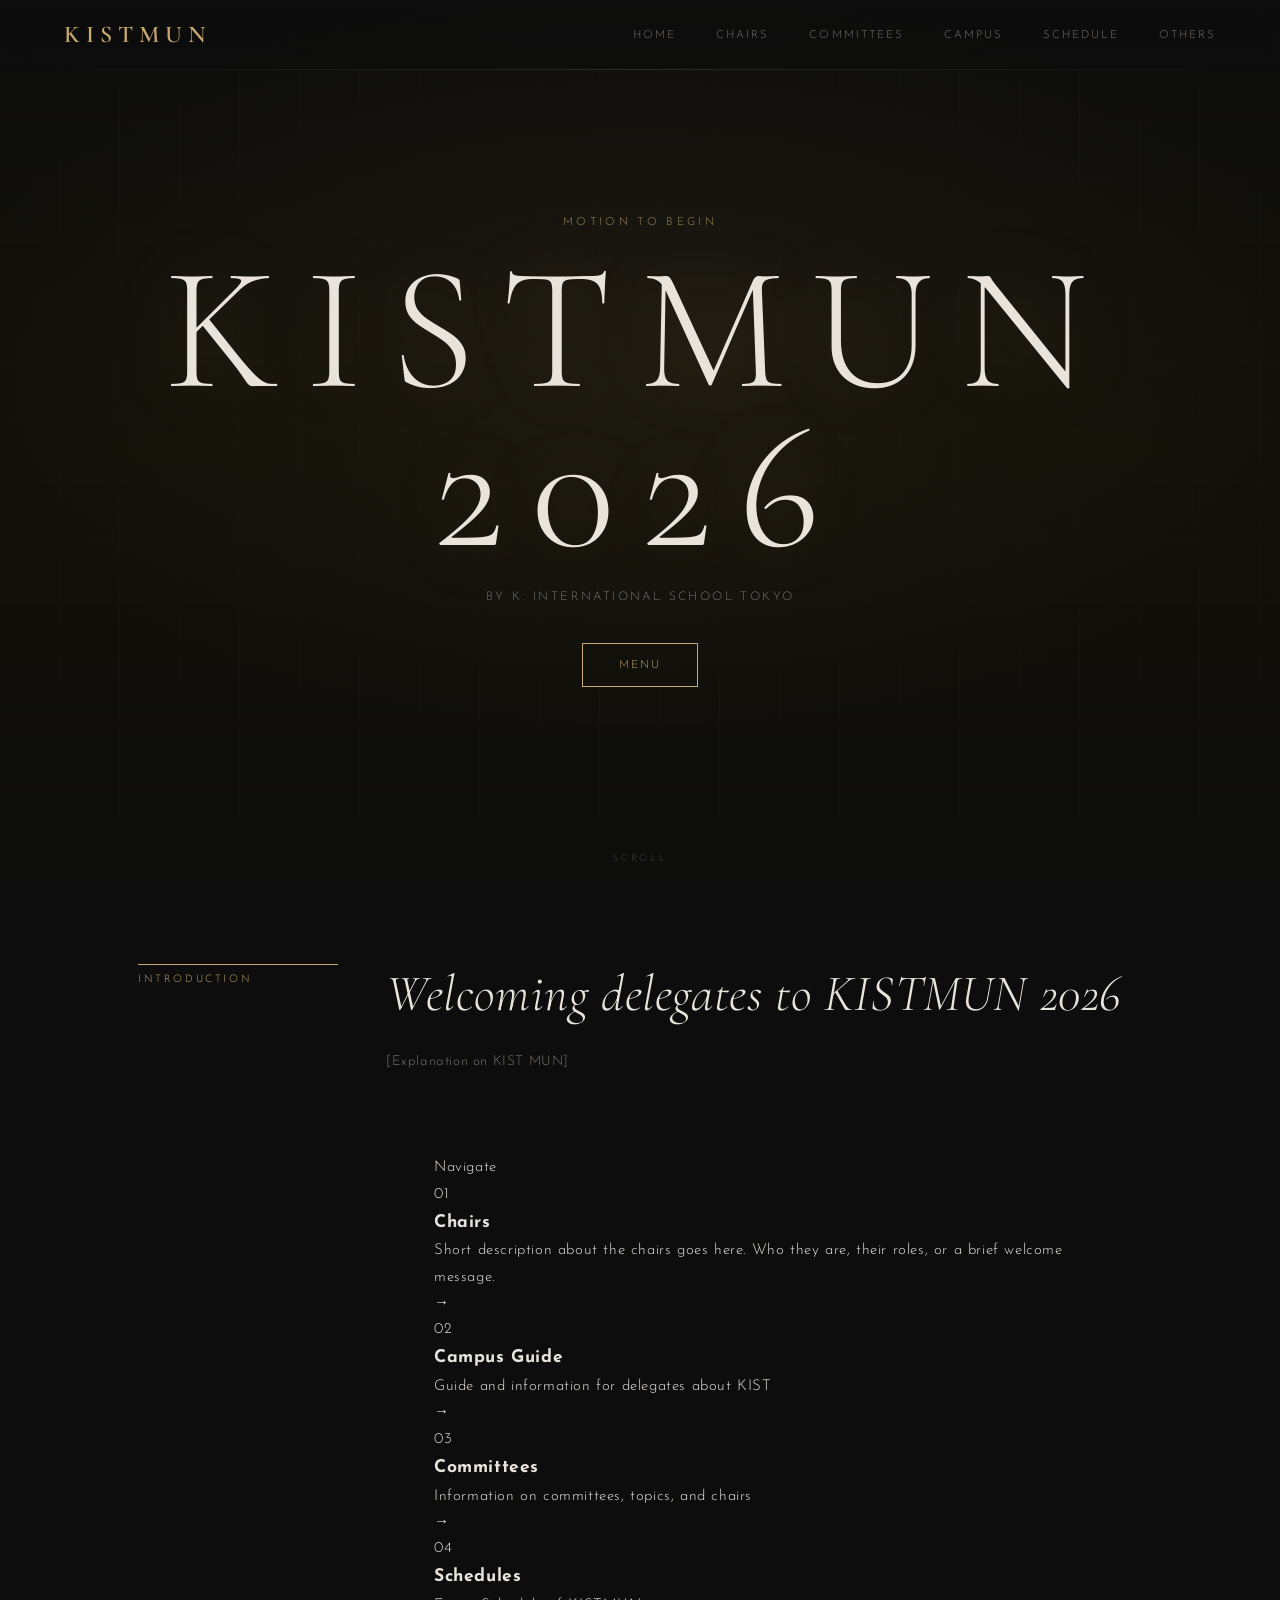
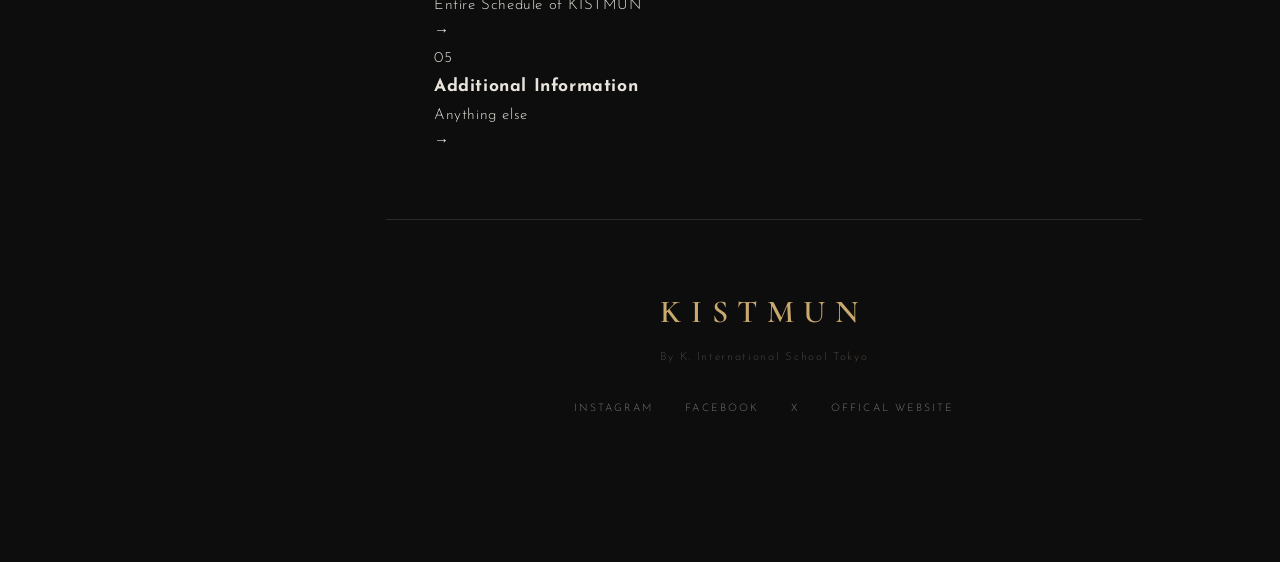
==== commit 59fa10c9: "-chairs" ====
--- a/index.html
+++ b/index.html
@@ -18,12 +18,11 @@
         <div class="nav-logo">KISTMUN</div>
         <ul class="nav-links">
             <li><a href="https://kistmun.github.io/">Home</a></li>
-            <li><a href="https://kistmun.github.io/chairs">About</a></li>
+            <li><a href="https://kistmun.github.io/chairs">Chairs</a></li>
             <li><a href="https://kistmun.github.io/committees">Committees</a></li>
             <li><a href="https://kistmun.github.io/campus">Campus</a></li>
             <li><a href="https://kistmun.github.io/schedule">Schedule</a></li>
             <li><a href="https://kistmun.github.io/Others">Others</a>
-            <li><a href="#">Contact</a></li>
         </ul>
         <div class="nav-line"></div>
     </nav>
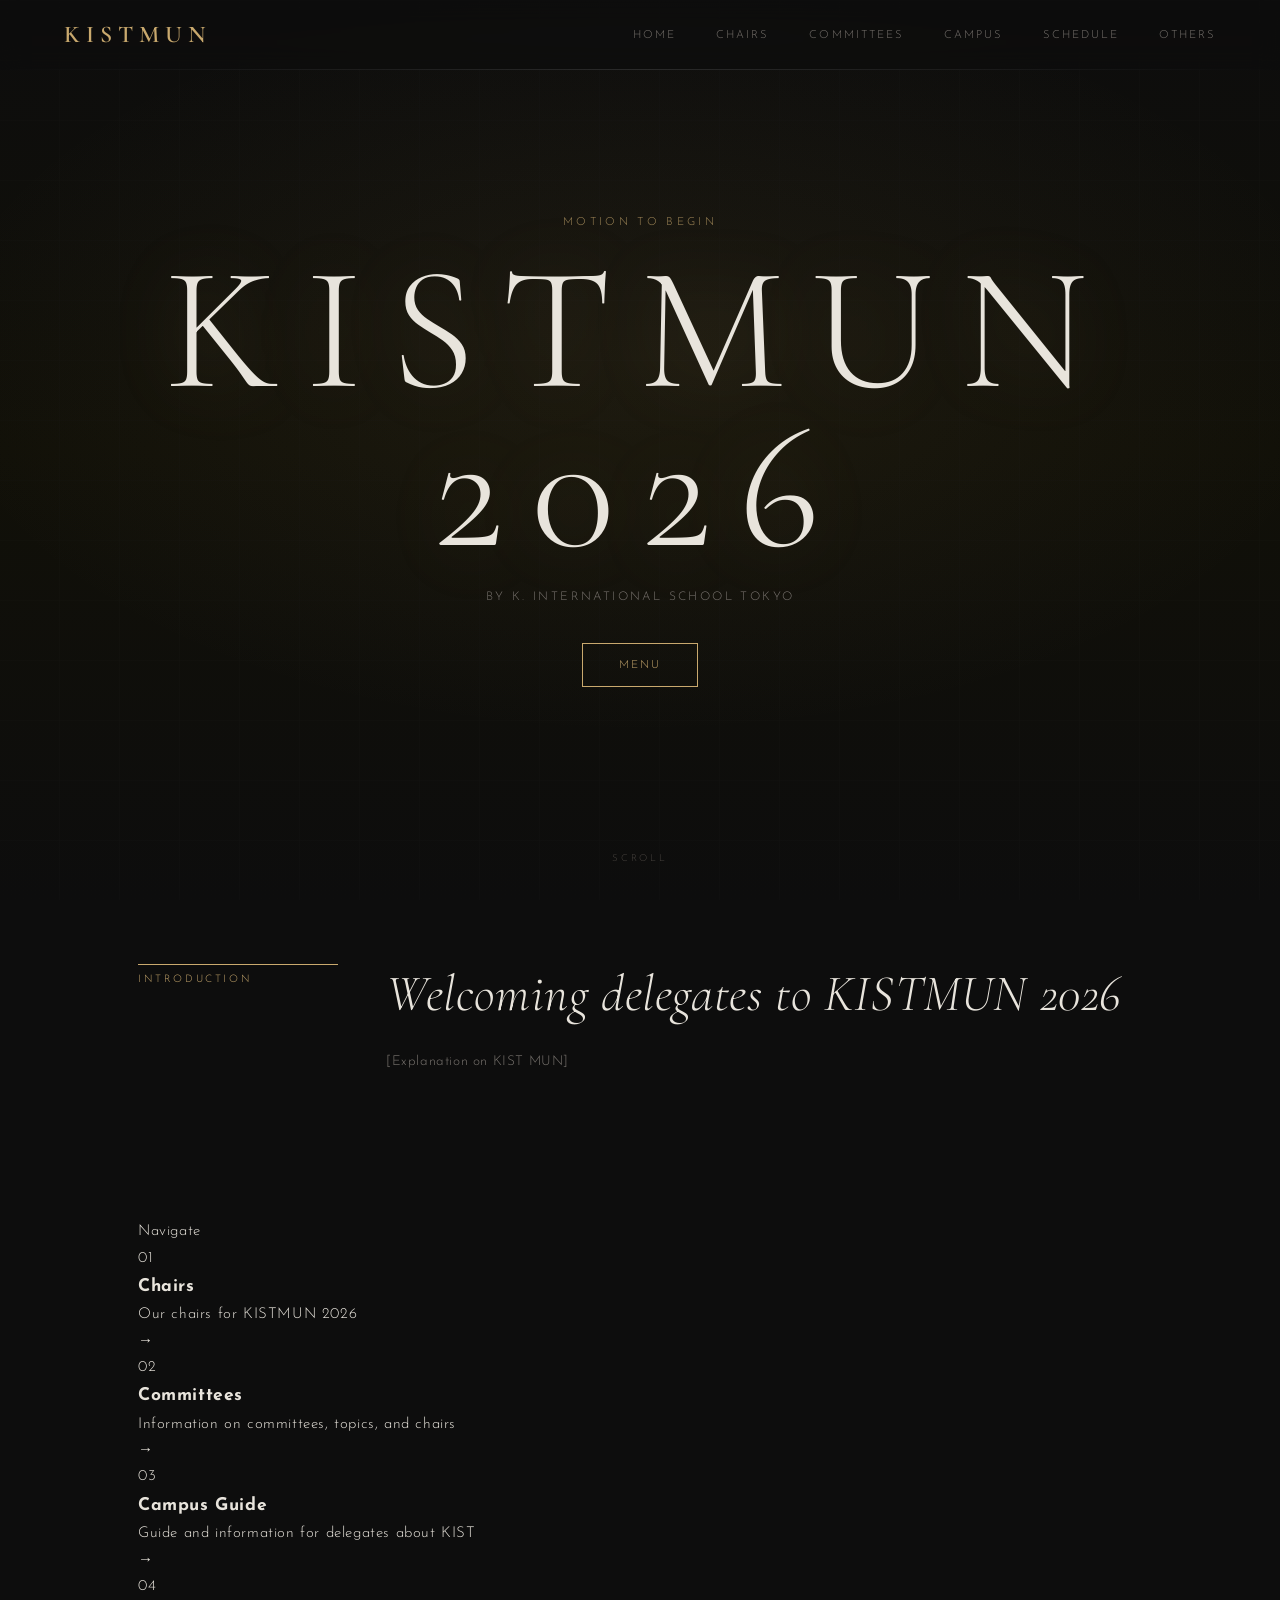
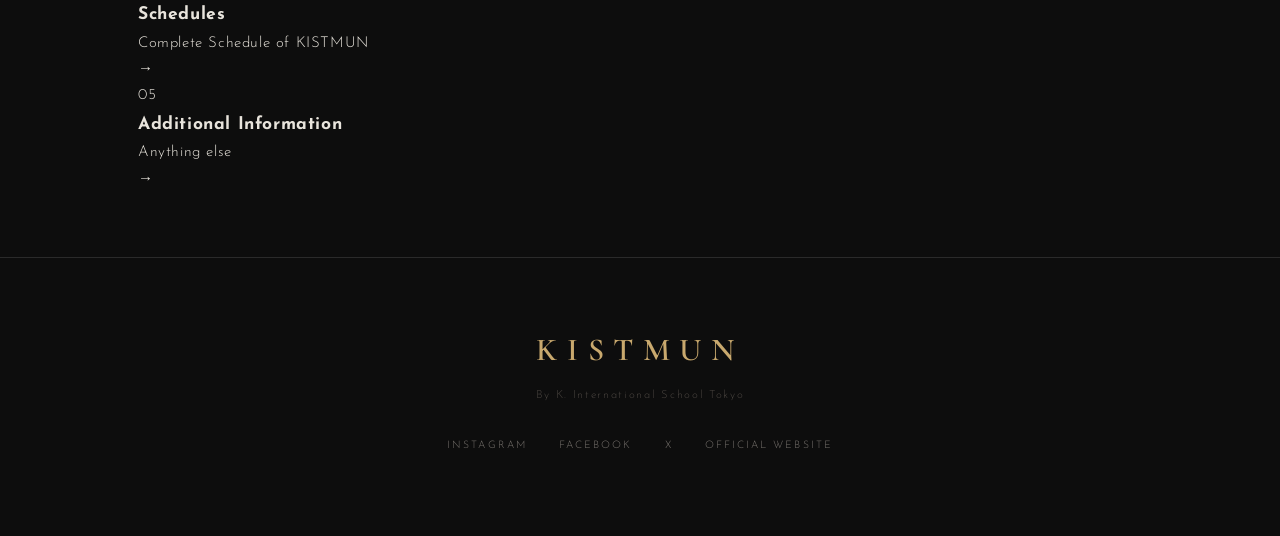
==== commit 7e404568: "updated" ====
--- a/index.html
+++ b/index.html
@@ -22,7 +22,7 @@
             <li><a href="https://kistmun.github.io/committees">Committees</a></li>
             <li><a href="https://kistmun.github.io/campus">Campus</a></li>
             <li><a href="https://kistmun.github.io/schedule">Schedule</a></li>
-            <li><a href="https://kistmun.github.io/Others">Others</a>
+            <li><a href="https://kistmun.github.io/Others">Others</a></li>
         </ul>
         <div class="nav-line"></div>
     </nav>
@@ -47,108 +47,109 @@
             <p class="intro-text">
                 [Explanation on KIST MUN]
             </p>
+        </div>
+    </section>
 
-            <!-- ─── MENU LISTING SECTION ─── -->
-            <section class="menu-section">
-                <div class="menu-label">Navigate</div>
+    <!-- ─── MENU LISTING SECTION ─── -->
+    <section class="menu-section">
+        <div class="menu-label">Navigate</div>
 
-                <div class="menu-list">
+        <div class="menu-list">
 
-                    <a href="chairs.html" class="menu-item">
-                        <div class="menu-item-left">
-                            <span class="menu-index">01</span>
-                            <div class="menu-img-placeholder">
-                                <span><!--image--></span>
-                            </div>
-                        </div>
-                        <div class="menu-item-center">
-                            <h3 class="menu-item-title">Chairs</h3>
-                            <p class="menu-item-desc">Short description about the chairs goes here. Who they are, their
-                                roles, or a brief welcome message.</p>
-                        </div>
-                        <div class="menu-item-right">
-                            <span class="menu-arrow">→</span>
-                        </div>
-                    </a>
+            <a href="chairs.html" class="menu-item">
+                <div class="menu-item-left">
+                    <span class="menu-index">01</span>
+                    <div class="menu-img-placeholder">
+                        <span><!--image--></span>
+                    </div>
+                </div>
+                <div class="menu-item-center">
+                    <h3 class="menu-item-title">Chairs</h3>
+                    <p class="menu-item-desc">Our chairs for KISTMUN 2026</p>
+                </div>
+                <div class="menu-item-right">
+                    <span class="menu-arrow">→</span>
+                </div>
+            </a>
+            <a href="committees.html" class="menu-item">
+                <div class="menu-item-left">
+                    <span class="menu-index">02</span>
+                    <div class="menu-img-placeholder">
+                        <span><!--image--></span>
+                    </div>
+                </div>
+                <div class="menu-item-center">
+                    <h3 class="menu-item-title">Committees</h3>
+                    <p class="menu-item-desc">Information on committees, topics, and chairs</p>
+                </div>
+                <div class="menu-item-right">
+                    <span class="menu-arrow">→</span>
+                </div>
+            </a>
+            <a href="campus.html" class="menu-item">
+                <div class="menu-item-left">
+                    <span class="menu-index">03</span>
+                    <div class="menu-img-placeholder">
+                        <span><!--image--></span>
+                    </div>
+                </div>
+                <div class="menu-item-center">
+                    <h3 class="menu-item-title">Campus Guide</h3>
+                    <p class="menu-item-desc">Guide and information for delegates about KIST</p>
+                </div>
+                <div class="menu-item-right">
+                    <span class="menu-arrow">→</span>
+                </div>
+            </a>
 
-                    <a href="campus.html" class="menu-item">
-                        <div class="menu-item-left">
-                            <span class="menu-index">02</span>
-                            <div class="menu-img-placeholder">
-                                <span><!--image--></span>
-                            </div>
-                        </div>
-                        <div class="menu-item-center">
-                            <h3 class="menu-item-title">Campus Guide</h3>
-                            <p class="menu-item-desc">Guide and information for delegates about KIST</p>
-                        </div>
-                        <div class="menu-item-right">
-                            <span class="menu-arrow">→</span>
-                        </div>
-                    </a>
 
-                    <a href="committees.html" class="menu-item">
-                        <div class="menu-item-left">
-                            <span class="menu-index">03</span>
-                            <div class="menu-img-placeholder">
-                                <span><!--image--></span>
-                            </div>
-                        </div>
-                        <div class="menu-item-center">
-                            <h3 class="menu-item-title">Committees</h3>
-                            <p class="menu-item-desc">Information on committees, topics, and chairs</p>
-                        </div>
-                        <div class="menu-item-right">
-                            <span class="menu-arrow">→</span>
-                        </div>
-                    </a>
+            <a href="schedule.html" class="menu-item">
+                <div class="menu-item-left">
+                    <span class="menu-index">04</span>
+                    <div class="menu-img-placeholder">
+                        <span><!--image--></span>
+                    </div>
+                </div>
+                <div class="menu-item-center">
+                    <h3 class="menu-item-title">Schedules</h3>
+                    <p class="menu-item-desc">Complete Schedule of KISTMUN</p>
+                </div>
+                <div class="menu-item-right">
+                    <span class="menu-arrow">→</span>
+                </div>
+            </a>
 
-                    <a href="schedule.html" class="menu-item">
-                        <div class="menu-item-left">
-                            <span class="menu-index">04</span>
-                            <div class="menu-img-placeholder">
-                                <span><!--image--></span>
-                            </div>
-                        </div>
-                        <div class="menu-item-center">
-                            <h3 class="menu-item-title">Schedules</h3>
-                            <p class="menu-item-desc">Entire Schedule of KISTMUN</p>
-                        </div>
-                        <div class="menu-item-right">
-                            <span class="menu-arrow">→</span>
-                        </div>
-                    </a>
+            <a href="info.html" class="menu-item">
+                <div class="menu-item-left">
+                    <span class="menu-index">05</span>
+                    <div class="menu-img-placeholder">
+                        <span><!--image--></span>
+                    </div>
+                </div>
+                <div class="menu-item-center">
+                    <h3 class="menu-item-title">Additional Information</h3>
+                    <p class="menu-item-desc">Anything else</p>
+                </div>
+                <div class="menu-item-right">
+                    <span class="menu-arrow">→</span>
+                </div>
+            </a>
 
-                    <a href="info.html" class="menu-item">
-                        <div class="menu-item-left">
-                            <span class="menu-index">05</span>
-                            <div class="menu-img-placeholder">
-                                <span><!--image--></span>
-                            </div>
-                        </div>
-                        <div class="menu-item-center">
-                            <h3 class="menu-item-title">Additional Information</h3>
-                            <p class="menu-item-desc">Anything else</p>
-                        </div>
-                        <div class="menu-item-right">
-                            <span class="menu-arrow">→</span>
-                        </div>
-                    </a>
+        </div>
+    </section> <!-- closes menu-section -->
 
-                </div>
-            </section>
+    <!-- ─── FOOTER ─── -->
+    <footer class="footer">
+        <div class="footer-logo">KISTMUN</div>
+        <p class="footer-sub">By K. International School Tokyo</p>
+        <div class="footer-links">
+            <a href="https://www.instagram.com/k.international.school.tokyo/">Instagram</a>
+            <a href="https://www.facebook.com/k.internationalschooltokyo/">Facebook</a>
+            <a href="https://x.com/KIST1997">X</a>
+            <a href="https://kist.ed.jp">Official Website</a>
+        </div>
+    </footer>
 
-            <!-- ─── FOOTER ─── -->
-            <footer class="footer">
-                <div class="footer-logo">KISTMUN</div>
-                <p class="footer-sub">By K. International School Tokyo</p>
-                <div class="footer-links">
-                    <a href="https://www.instagram.com/k.international.school.tokyo/">Instagram</a>
-                    <a href="https://www.facebook.com/k.internationalschooltokyo/">Facebook</a>
-                    <a href="https://x.com/KIST1997">X</a>
-                    <a href="https://kist.ed.jp">Offical Website</a>
-                </div>
-            </footer>
 
 </body>
 
